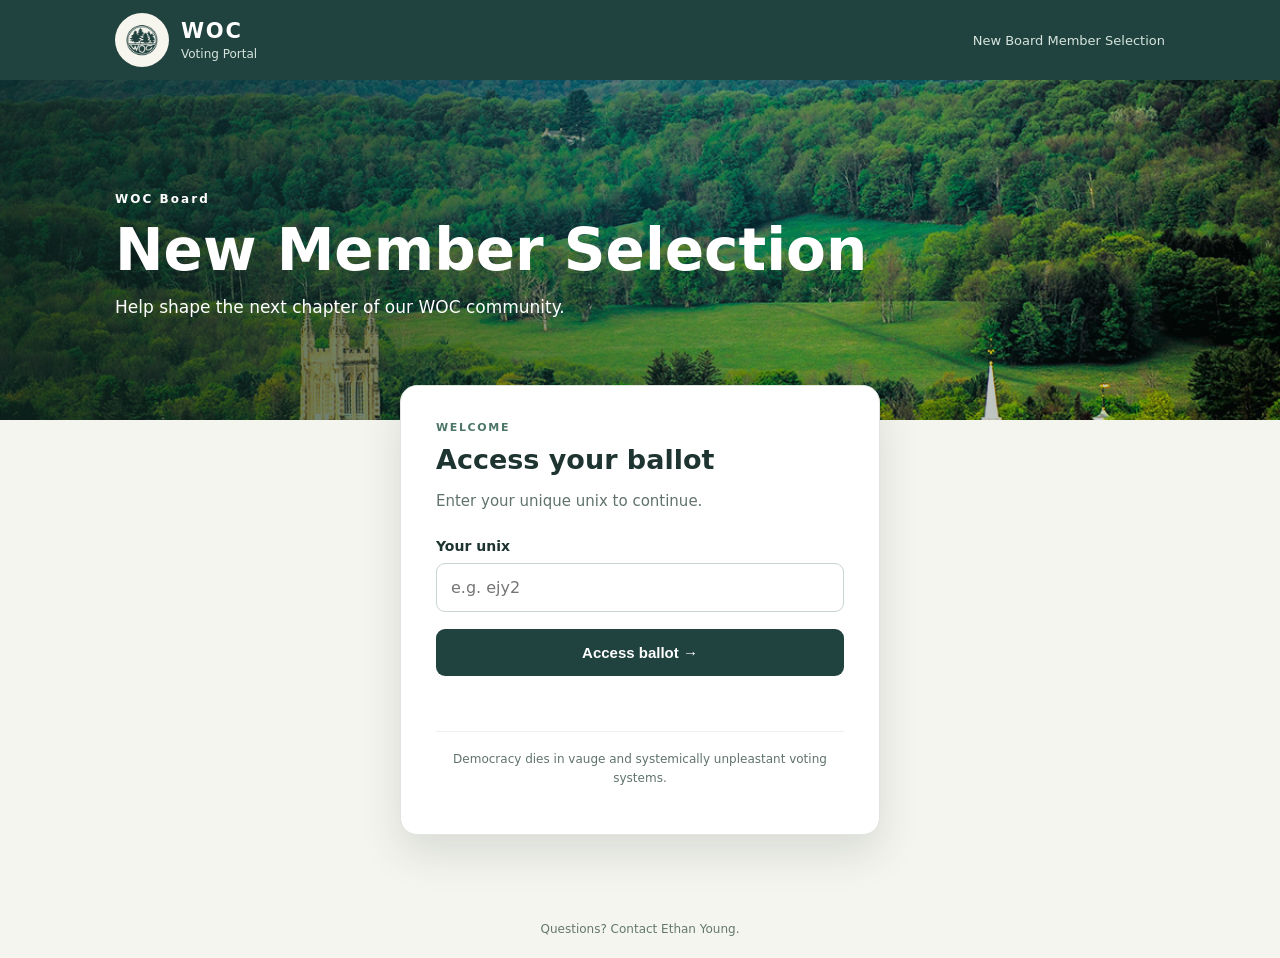
==== index.html @ 95fb3b90 "Revise hero section and login instructions Updated hero section text and login message." ====
<!doctype html>
<html lang="en">
<head>
  <meta charset="utf-8">
  <meta name="viewport" content="width=device-width, initial-scale=1">
  <meta name="theme-color" content="#21433f">
  <title>WOC | Voting Portal</title>
  <link rel="stylesheet" href="style.css">
  <script src="config.js" defer></script>
  <script src="script.js" defer></script>
</head>
<body>
  <header class="site-header">
    <div class="header-inner">
      <a class="brand" href="./" aria-label="WOC voting portal home"><img src="assets/woc-logo.png" alt="WOC logo"><span><strong>WOC</strong><small>Voting Portal</small></span></a>
      <span class="header-tag">New Board Member Selection</span>
    </div>
  </header>
  <main>
    <section class="hero" aria-label="WOC landscape photograph"><div class="hero-overlay"><p>WOC Board</p><h1>New Member Selection</h1><span>Help shape the next chapter of our WOC community.</span></div></section>
    <section class="login-section"><div class="login-card" id="login-card">
      <div class="eyebrow">WELCOME</div>
      <h2>Access your ballot</h2>
      <p>Enter your unique unix to continue.</p>
      <form id="unix-form"><label for="unix">Your unix</label><input id="unix" name="unix" type="text" placeholder="e.g. ejy2" autocomplete="off" autocapitalize="none" spellcheck="false" maxlength="64" required><button id="submit" type="submit">Access ballot <span aria-hidden="true">→</span></button></form>
      <p class="message" id="message" role="status" aria-live="polite"></p>
      <p class="fine-print">Democracy dies in vauge and systemically unpleastant voting systems.</p>
    </div><div class="login-card success-card" id="success-card" hidden><div class="eyebrow">UNIX RECOGNIZED</div><h2>Welcome to WOC voting</h2><p>Your unix was recognized. The ballot will appear here once we build the next stage.</p><button id="back" type="button">Back to login</button><p class="fine-print">This is a placeholder, not an authenticated ballot session.</p></div></section>
  </main>
  <footer>Questions? Contact Ethan Young.</footer>
</body>
</html>
---- style.css ----
:root{font-family:Inter,ui-sans-serif,system-ui,-apple-system,BlinkMacSystemFont,"Segoe UI",sans-serif;color:#1e3430;background:#f5f5ef;font-synthesis:none}*{box-sizing:border-box}body{margin:0}.site-header{background:#21433f;color:#fff}.header-inner{max-width:1100px;margin:auto;padding:13px 25px;display:flex;align-items:center;justify-content:space-between}.brand{display:flex;align-items:center;gap:12px;color:inherit;text-decoration:none}.brand img{width:54px;height:54px;object-fit:contain;background:#f6f5ee;border-radius:50%;padding:3px}.brand strong{display:block;font-size:21px;letter-spacing:.08em}.brand small{font-size:12px;color:#d6e4dd}.header-tag{font-size:13px;color:#d6e4dd}.hero{min-height:340px;background:linear-gradient(90deg,rgba(15,41,35,.75),rgba(15,41,35,.12)),url('assets/woc-landscape.jpg') center 48%/cover;display:flex;align-items:center}.hero-overlay{width:min(1100px,100%);margin:auto;padding:65px 25px;color:#fff}.hero-overlay p{font-size:12px;letter-spacing:.17em;font-weight:700}.hero h1{font-size:clamp(35px,5vw,58px);line-height:1.12;margin:12px 0}.hero span{font-size:17px;max-width:520px;display:block;line-height:1.5}.login-section{padding:0 18px 65px;position:relative;margin-top:-35px}.login-card{max-width:480px;margin:auto;padding:35px;background:white;border:1px solid #e0e5df;border-radius:17px;box-shadow:0 18px 42px rgba(22,48,40,.13)}.eyebrow{font-size:11px;letter-spacing:.15em;font-weight:800;color:#4c7568}.login-card h2{font-size:27px;margin:10px 0}.login-card>p{color:#60736b;line-height:1.55;font-size:15px}form{margin-top:25px}label{display:block;font-weight:700;font-size:14px;margin-bottom:9px}input{width:100%;border:1px solid #c9d4cd;border-radius:9px;padding:14px;font:inherit;outline:none}input:focus{border-color:#21433f;box-shadow:0 0 0 3px #dce9e2}button{width:100%;border:0;background:#21433f;color:#fff;border-radius:9px;padding:15px;margin-top:17px;font-size:15px;font-weight:700;cursor:pointer}button:hover{background:#2e5b52}button:disabled{opacity:.65;cursor:wait}.message{min-height:20px;margin:13px 0 0;font-size:14px}.message.error{color:#a52b2b}.message.ok{color:#246446}.fine-print{border-top:1px solid #edf0ed;padding-top:18px;margin-top:22px;font-size:12px!important;text-align:center}footer{text-align:center;padding:22px;color:#64786d;font-size:12px}.success-card{text-align:center}[hidden]{display:none!important}@media(max-width:600px){.hero{min-height:310px}.hero-overlay{padding:45px 22px 75px}.login-card{padding:26px 22px}.header-tag{display:none}}
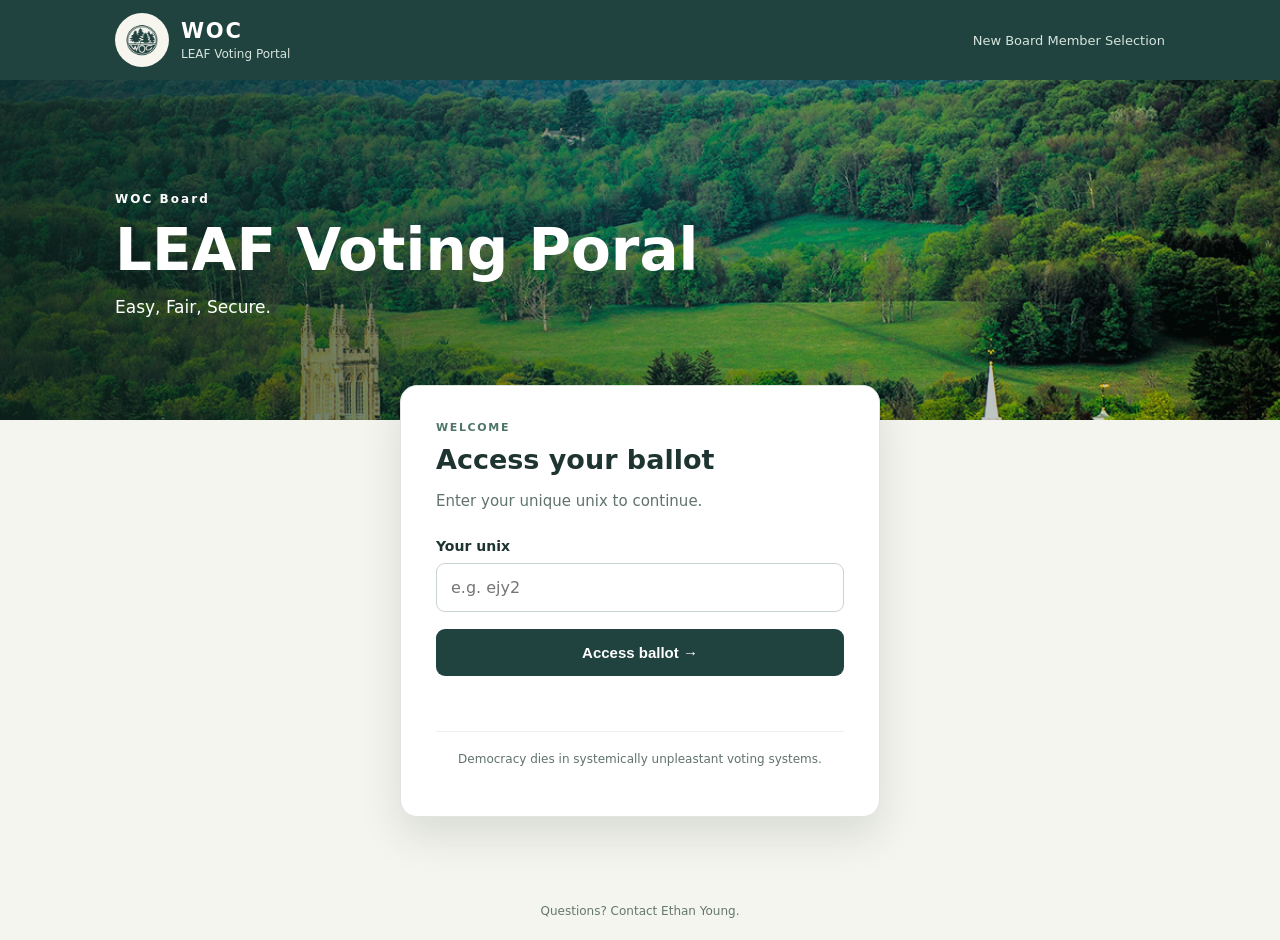
==== commit b187bf66: "Update branding and text in index.html" ====
--- a/index.html
+++ b/index.html
@@ -12,19 +12,19 @@
 <body>
   <header class="site-header">
     <div class="header-inner">
-      <a class="brand" href="./" aria-label="WOC voting portal home"><img src="assets/woc-logo.png" alt="WOC logo"><span><strong>WOC</strong><small>Voting Portal</small></span></a>
+      <a class="brand" href="./" aria-label="WOC voting portal home"><img src="assets/woc-logo.png" alt="WOC logo"><span><strong>WOC</strong><small>LEAF Voting Portal</small></span></a>
       <span class="header-tag">New Board Member Selection</span>
     </div>
   </header>
   <main>
-    <section class="hero" aria-label="WOC landscape photograph"><div class="hero-overlay"><p>WOC Board</p><h1>New Member Selection</h1><span>Help shape the next chapter of our WOC community.</span></div></section>
+    <section class="hero" aria-label="WOC landscape photograph"><div class="hero-overlay"><p>WOC Board</p><h1>LEAF Voting Poral</h1><span>Easy, Fair, Secure.</span></div></section>
     <section class="login-section"><div class="login-card" id="login-card">
       <div class="eyebrow">WELCOME</div>
       <h2>Access your ballot</h2>
       <p>Enter your unique unix to continue.</p>
       <form id="unix-form"><label for="unix">Your unix</label><input id="unix" name="unix" type="text" placeholder="e.g. ejy2" autocomplete="off" autocapitalize="none" spellcheck="false" maxlength="64" required><button id="submit" type="submit">Access ballot <span aria-hidden="true">→</span></button></form>
       <p class="message" id="message" role="status" aria-live="polite"></p>
-      <p class="fine-print">Democracy dies in vauge and systemically unpleastant voting systems.</p>
+      <p class="fine-print">Democracy dies in systemically unpleastant voting systems.</p>
     </div><div class="login-card success-card" id="success-card" hidden><div class="eyebrow">UNIX RECOGNIZED</div><h2>Welcome to WOC voting</h2><p>Your unix was recognized. The ballot will appear here once we build the next stage.</p><button id="back" type="button">Back to login</button><p class="fine-print">This is a placeholder, not an authenticated ballot session.</p></div></section>
   </main>
   <footer>Questions? Contact Ethan Young.</footer>
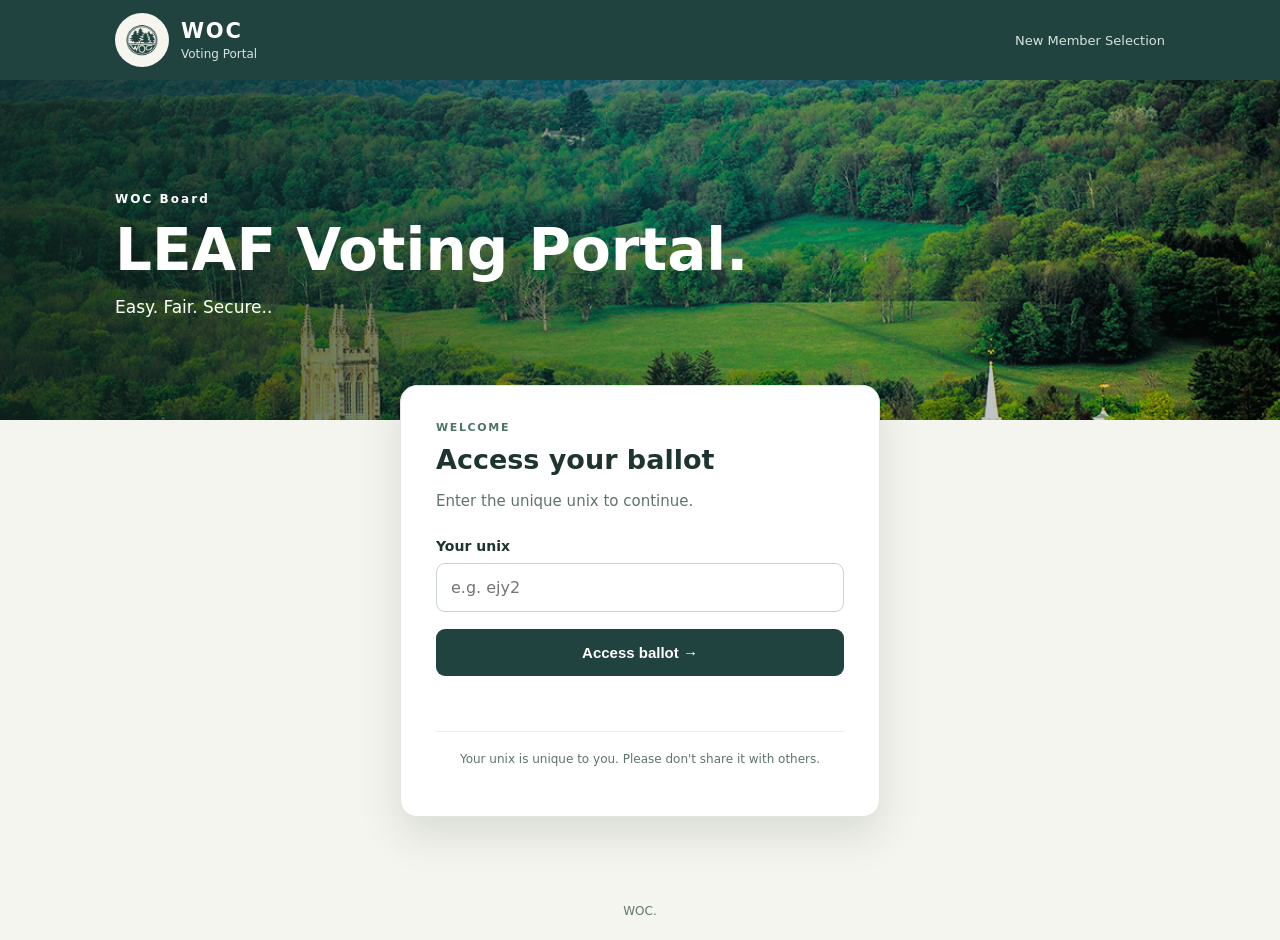
==== commit a87c45ab: "Refine header and footer content in index.html Updated various text elements for clarity and consist" ====
--- a/index.html
+++ b/index.html
@@ -12,21 +12,52 @@
 <body>
   <header class="site-header">
     <div class="header-inner">
-      <a class="brand" href="./" aria-label="WOC voting portal home"><img src="assets/woc-logo.png" alt="WOC logo"><span><strong>WOC</strong><small>LEAF Voting Portal</small></span></a>
-      <span class="header-tag">New Board Member Selection</span>
+      <a class="brand" href="./" aria-label="WOC voting portal home"><img src="assets/woc-logo.png" alt="WOC logo"><span><strong>WOC</strong><small>Voting Portal</small></span></a>
+      <span class="header-tag">New Member Selection</span>
     </div>
   </header>
   <main>
-    <section class="hero" aria-label="WOC landscape photograph"><div class="hero-overlay"><p>WOC Board</p><h1>LEAF Voting Poral</h1><span>Easy, Fair, Secure.</span></div></section>
+    <section class="hero" aria-label="WOC landscape photograph"><div class="hero-overlay"><p>WOC Board</p><h1>LEAF Voting Portal.</h1><span>Easy. Fair. Secure..</span></div></section>
     <section class="login-section"><div class="login-card" id="login-card">
       <div class="eyebrow">WELCOME</div>
       <h2>Access your ballot</h2>
-      <p>Enter your unique unix to continue.</p>
+      <p>Enter the unique unix to continue.</p>
       <form id="unix-form"><label for="unix">Your unix</label><input id="unix" name="unix" type="text" placeholder="e.g. ejy2" autocomplete="off" autocapitalize="none" spellcheck="false" maxlength="64" required><button id="submit" type="submit">Access ballot <span aria-hidden="true">→</span></button></form>
       <p class="message" id="message" role="status" aria-live="polite"></p>
-      <p class="fine-print">Democracy dies in systemically unpleastant voting systems.</p>
-    </div><div class="login-card success-card" id="success-card" hidden><div class="eyebrow">UNIX RECOGNIZED</div><h2>Welcome to WOC voting</h2><p>Your unix was recognized. The ballot will appear here once we build the next stage.</p><button id="back" type="button">Back to login</button><p class="fine-print">This is a placeholder, not an authenticated ballot session.</p></div></section>
+      <p class="fine-print">Your unix is unique to you. Please don't share it with others.</p>
+    </div>
+    <div class="login-card ballot-card" id="ballot-card" hidden>
+      <div class="ballot-top"><span class="eyebrow">WOC BOARD ELECTION</span><span id="ballot-progress-label"></span></div>
+      <div class="progress-track"><div id="ballot-progress-fill"></div></div>
+      <h2 id="candidate-name"></h2>
+      <p class="eyebrow">SELECTION COMMITTEE PROFILE</p>
+      <p id="candidate-profile" class="profile-text"></p>
+      <div class="rating-panel">
+        <div class="sapling" aria-hidden="true">
+          <svg viewBox="0 0 110 128" width="105" height="125">
+            <path d="M55 111 Q53 78 55 18" stroke="#597A4F" stroke-width="3.5" fill="none" stroke-linecap="round"/>
+            <path class="leaf" d="M55 96 Q26 95 14 73 Q43 68 55 96"/>
+            <path class="leaf" d="M55 78 Q85 77 96 55 Q69 52 55 78"/>
+            <path class="leaf" d="M55 62 Q27 61 18 39 Q44 36 55 62"/>
+            <path class="leaf" d="M55 47 Q82 44 91 23 Q65 22 55 47"/>
+            <path class="leaf" d="M55 32 Q39 13 55 3 Q72 14 55 32"/>
+            <path d="M38 111 L72 111 L67 125 L43 125 Z" fill="#A97350"/>
+            <path d="M38 111 L72 111" stroke="#885D40" stroke-width="3" stroke-linecap="round"/>
+          </svg>
+        </div>
+        <div class="rating-copy"><p class="eyebrow">YOUR RATING</p><strong id="leaf-number">3 Leaves</strong><p id="rating-description">Neutral on this candidate</p></div>
+      </div>
+      <label for="rating-slider">Rate this candidate from 1 to 5 leaves</label>
+      <input id="rating-slider" type="range" min="1" max="5" step="1" value="3">
+      <div class="slider-labels"><span>1 · No confidence</span><span>5 · High confidence</span></div>
+      <p class="fine-print">Select a rating to continue. Once submitted, you cannot go back or change it.</p>
+      <button id="rating-submit" type="button" disabled>Submit Rating &amp; Continue →</button>
+      <p id="ballot-message" class="message" role="status" aria-live="polite"></p>
+    </div>
+    <div class="login-card success-card" id="complete-card" hidden><div class="eyebrow">BALLOT COMPLETE</div><h2>Thank you for voting!</h2><p>All candidate ratings have been submitted.</p><button id="finish" type="button">Finish</button></div>
+    <div class="login-card success-card" id="closed-card" hidden><div class="eyebrow">ELECTION STATUS</div><h2>Voting is not currently open</h2><p>Please return when SelCom opens the election.</p><button id="closed-back" type="button">Back to login</button></div>
+    </section>
   </main>
-  <footer>Questions? Contact Ethan Young.</footer>
+  <footer>WOC.</footer>
 </body>
 </html>
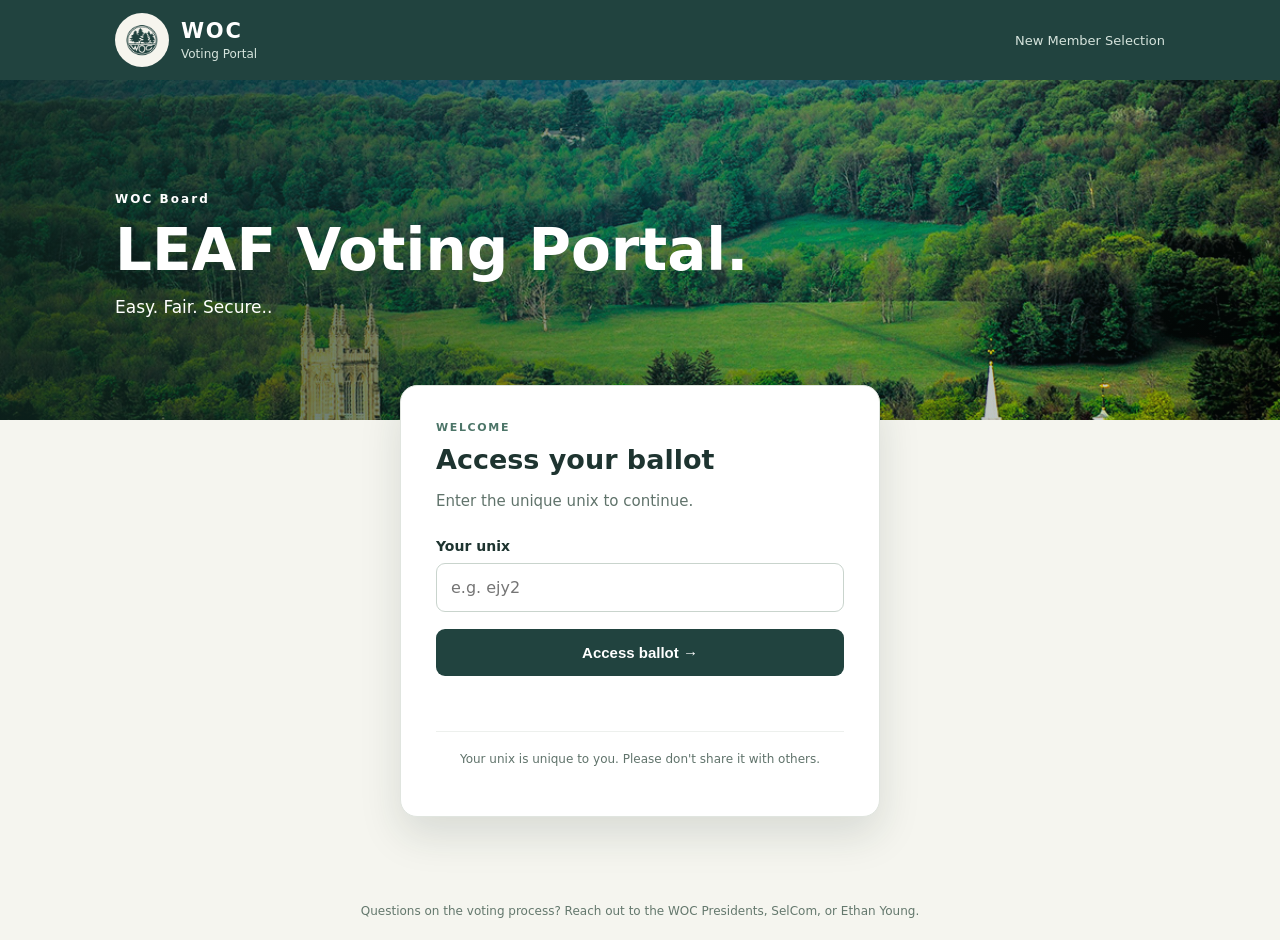
==== commit f091293d: "Update footer text for voting process inquiries" ====
--- a/index.html
+++ b/index.html
@@ -58,6 +58,6 @@
     <div class="login-card success-card" id="closed-card" hidden><div class="eyebrow">ELECTION STATUS</div><h2>Voting is not currently open</h2><p>Please return when SelCom opens the election.</p><button id="closed-back" type="button">Back to login</button></div>
     </section>
   </main>
-  <footer>WOC.</footer>
+  <footer>Questions on the voting process? Reach out to the WOC Presidents, SelCom, or Ethan Young.</footer>
 </body>
 </html>
--- a/style.css
+++ b/style.css
@@ -1 +1,19 @@
 :root{font-family:Inter,ui-sans-serif,system-ui,-apple-system,BlinkMacSystemFont,"Segoe UI",sans-serif;color:#1e3430;background:#f5f5ef;font-synthesis:none}*{box-sizing:border-box}body{margin:0}.site-header{background:#21433f;color:#fff}.header-inner{max-width:1100px;margin:auto;padding:13px 25px;display:flex;align-items:center;justify-content:space-between}.brand{display:flex;align-items:center;gap:12px;color:inherit;text-decoration:none}.brand img{width:54px;height:54px;object-fit:contain;background:#f6f5ee;border-radius:50%;padding:3px}.brand strong{display:block;font-size:21px;letter-spacing:.08em}.brand small{font-size:12px;color:#d6e4dd}.header-tag{font-size:13px;color:#d6e4dd}.hero{min-height:340px;background:linear-gradient(90deg,rgba(15,41,35,.75),rgba(15,41,35,.12)),url('assets/woc-landscape.jpg') center 48%/cover;display:flex;align-items:center}.hero-overlay{width:min(1100px,100%);margin:auto;padding:65px 25px;color:#fff}.hero-overlay p{font-size:12px;letter-spacing:.17em;font-weight:700}.hero h1{font-size:clamp(35px,5vw,58px);line-height:1.12;margin:12px 0}.hero span{font-size:17px;max-width:520px;display:block;line-height:1.5}.login-section{padding:0 18px 65px;position:relative;margin-top:-35px}.login-card{max-width:480px;margin:auto;padding:35px;background:white;border:1px solid #e0e5df;border-radius:17px;box-shadow:0 18px 42px rgba(22,48,40,.13)}.eyebrow{font-size:11px;letter-spacing:.15em;font-weight:800;color:#4c7568}.login-card h2{font-size:27px;margin:10px 0}.login-card>p{color:#60736b;line-height:1.55;font-size:15px}form{margin-top:25px}label{display:block;font-weight:700;font-size:14px;margin-bottom:9px}input{width:100%;border:1px solid #c9d4cd;border-radius:9px;padding:14px;font:inherit;outline:none}input:focus{border-color:#21433f;box-shadow:0 0 0 3px #dce9e2}button{width:100%;border:0;background:#21433f;color:#fff;border-radius:9px;padding:15px;margin-top:17px;font-size:15px;font-weight:700;cursor:pointer}button:hover{background:#2e5b52}button:disabled{opacity:.65;cursor:wait}.message{min-height:20px;margin:13px 0 0;font-size:14px}.message.error{color:#a52b2b}.message.ok{color:#246446}.fine-print{border-top:1px solid #edf0ed;padding-top:18px;margin-top:22px;font-size:12px!important;text-align:center}footer{text-align:center;padding:22px;color:#64786d;font-size:12px}.success-card{text-align:center}[hidden]{display:none!important}@media(max-width:600px){.hero{min-height:310px}.hero-overlay{padding:45px 22px 75px}.login-card{padding:26px 22px}.header-tag{display:none}}
+/* Stage 5 ballot additions */
+[hidden]{display:none!important}
+.ballot-card{max-width:780px;width:100%}
+.ballot-top{display:flex;justify-content:space-between;gap:12px;align-items:center;color:#53665e;font-size:.85rem}
+.progress-track{height:7px;border-radius:10px;background:#e4e9e3;overflow:hidden;margin:14px 0 26px}
+#ballot-progress-fill{height:100%;width:0;background:#38664b;transition:width .2s}
+.profile-text{white-space:pre-line;line-height:1.85;font-size:1.04rem;color:#283b33;margin:18px 0 30px}
+.rating-panel{display:flex;align-items:center;gap:22px;border-top:1px solid #e0e7e0;padding:20px 0 10px}
+.sapling{flex:0 0 110px;border-radius:12px;background:#f0f4ef;text-align:center;padding:6px}
+.sapling .leaf{fill:#55865a;stroke:#47774a;stroke-width:1;transition:opacity .15s}
+.rating-copy .eyebrow{margin:0 0 8px}
+#leaf-number{font-size:1.7rem;color:#21433f}
+#rating-description{margin:6px 0}
+#rating-slider{width:100%;accent-color:#315c43;cursor:pointer;margin:16px 0 0}
+.slider-labels{display:flex;justify-content:space-between;gap:12px;font-size:.82rem;color:#566b5e}
+#rating-submit{width:100%;margin-top:20px}
+#rating-submit:disabled{opacity:.5;cursor:not-allowed}
+@media(max-width:540px){.rating-panel{gap:12px}.sapling{flex-basis:92px}.sapling svg{max-width:90px}.profile-text{font-size:1rem}}
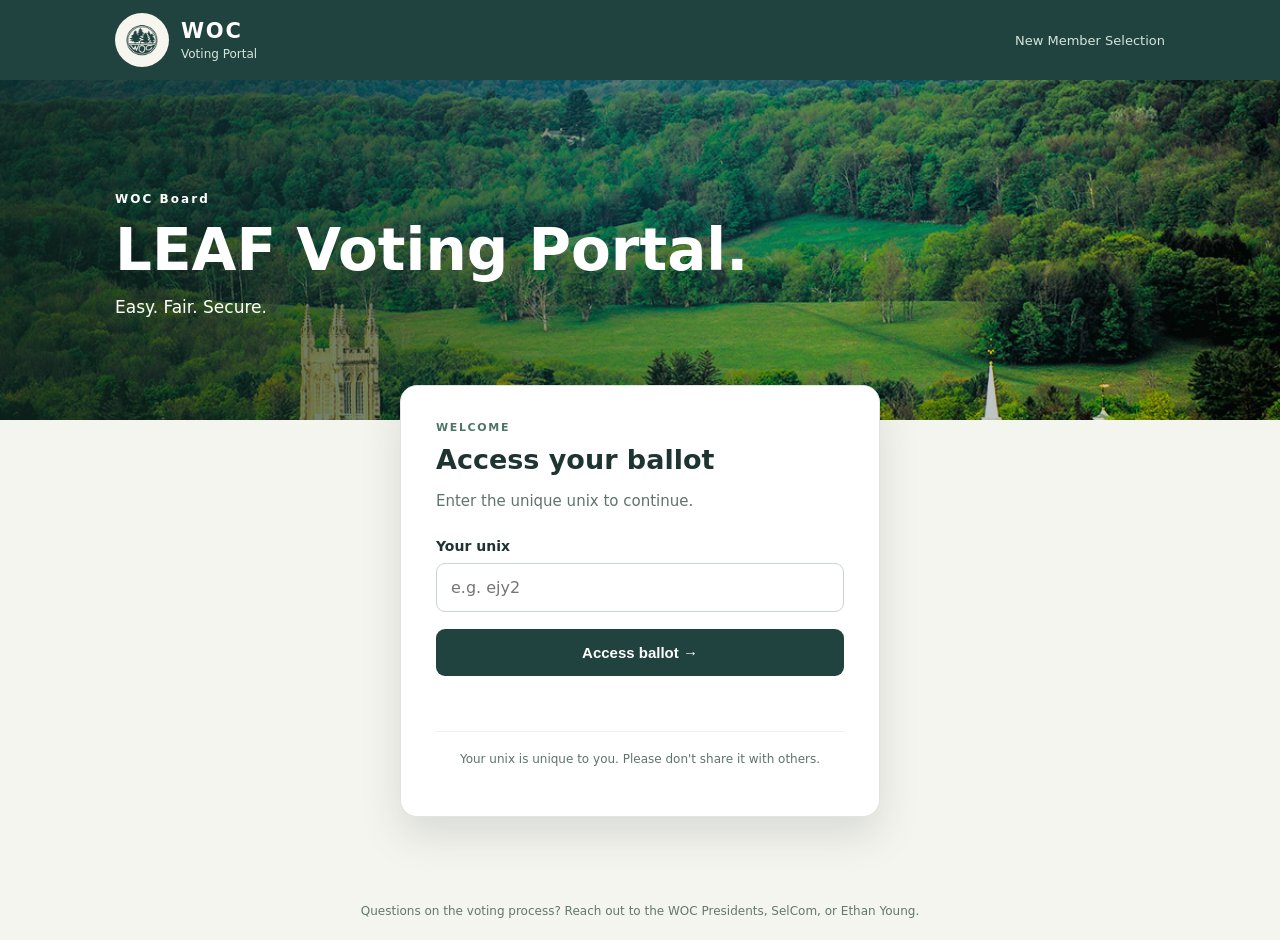
==== commit 533f37f1: "Fix typo in hero section text" ====
--- a/index.html
+++ b/index.html
@@ -17,7 +17,7 @@
     </div>
   </header>
   <main>
-    <section class="hero" aria-label="WOC landscape photograph"><div class="hero-overlay"><p>WOC Board</p><h1>LEAF Voting Portal.</h1><span>Easy. Fair. Secure..</span></div></section>
+    <section class="hero" aria-label="WOC landscape photograph"><div class="hero-overlay"><p>WOC Board</p><h1>LEAF Voting Portal.</h1><span>Easy. Fair. Secure.</span></div></section>
     <section class="login-section"><div class="login-card" id="login-card">
       <div class="eyebrow">WELCOME</div>
       <h2>Access your ballot</h2>
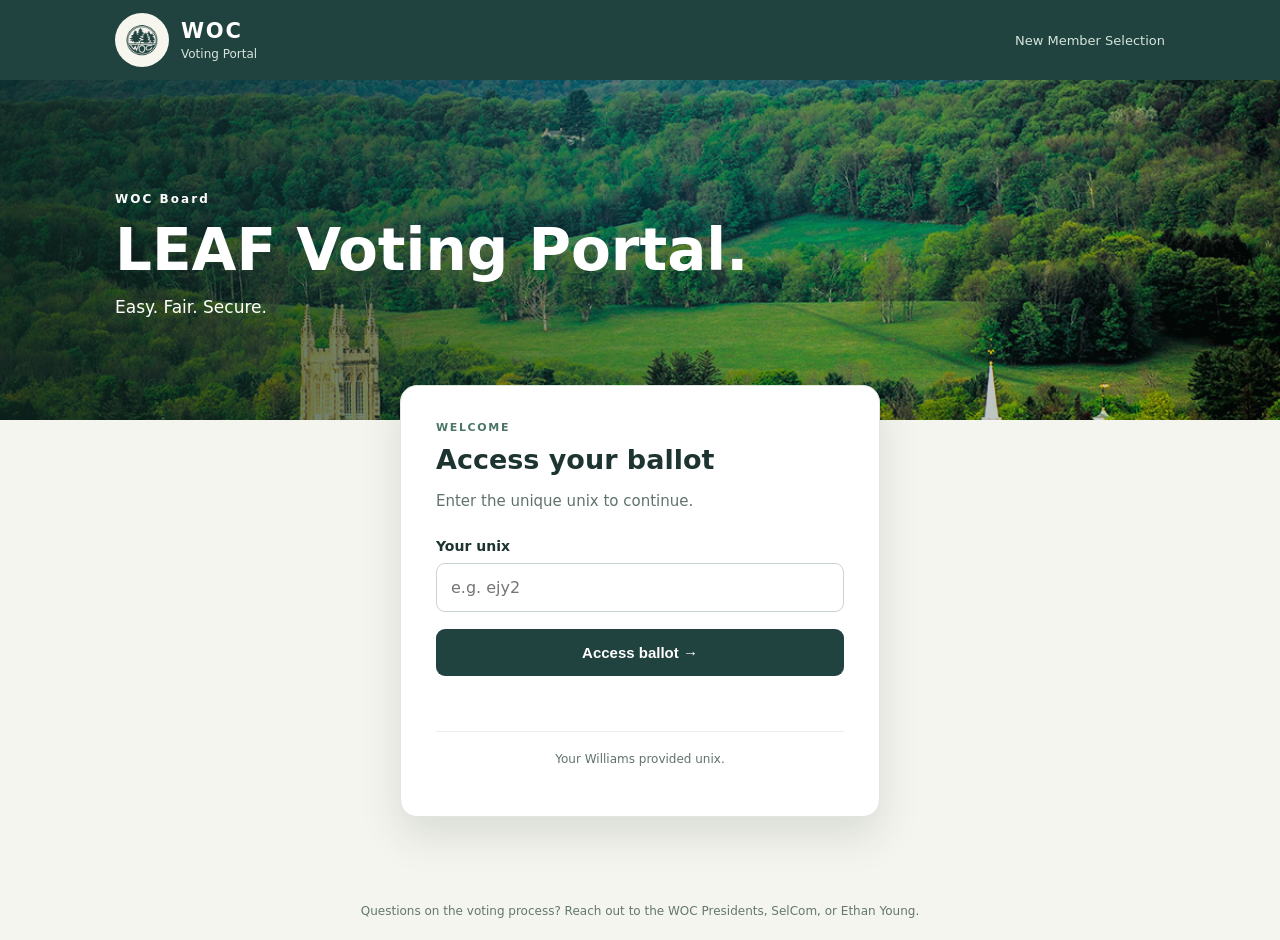
==== commit 3a3d3bef: "Update fine-print text in index.html" ====
--- a/index.html
+++ b/index.html
@@ -1,3 +1,4 @@
+
 <!doctype html>
 <html lang="en">
 <head>
@@ -5,59 +6,430 @@
   <meta name="viewport" content="width=device-width, initial-scale=1">
   <meta name="theme-color" content="#21433f">
   <title>WOC | Voting Portal</title>
+
   <link rel="stylesheet" href="style.css">
+
   <script src="config.js" defer></script>
+  <script src="results-core.js" defer></script>
   <script src="script.js" defer></script>
+
+  <style>
+    /* Election results */
+    .results-summary {
+      display: grid;
+      grid-template-columns: repeat(3, 1fr);
+      gap: 12px;
+      margin: 24px 0;
+    }
+
+    .results-summary > div {
+      background: #f2f6f3;
+      border: 1px solid #dce5dc;
+      border-radius: 10px;
+      padding: 16px 10px;
+      text-align: center;
+    }
+
+    .results-summary strong {
+      display: block;
+      color: #234638;
+      font-size: 1.8rem;
+    }
+
+    .results-summary span {
+      display: block;
+      margin-top: 5px;
+      color: #52695b;
+      font-size: 0.8rem;
+    }
+
+    .results-table-wrapper {
+      overflow-x: auto;
+      margin: 18px 0;
+    }
+
+    .results-table {
+      width: 100%;
+      border-collapse: collapse;
+    }
+
+    .results-table th,
+    .results-table td {
+      padding: 12px 10px;
+      border-bottom: 1px solid #dce5dc;
+      text-align: left;
+    }
+
+    .results-table th {
+      background: #eef4ef;
+      color: #234638;
+      font-size: 0.85rem;
+    }
+
+    .results-ties {
+      margin-top: 24px;
+      padding: 16px;
+      border: 1px solid #d8c6a2;
+      border-radius: 10px;
+      background: #faf7ef;
+    }
+
+    [hidden] {
+      display: none !important;
+    }
+
+    @media (max-width: 600px) {
+      .results-summary {
+        gap: 6px;
+      }
+
+      .results-summary > div {
+        padding: 12px 5px;
+      }
+
+      .results-summary strong {
+        font-size: 1.4rem;
+      }
+
+      .results-table {
+        font-size: 0.85rem;
+      }
+    }
+  </style>
 </head>
+
 <body>
+
+  <!-- WOC HEADER -->
   <header class="site-header">
     <div class="header-inner">
-      <a class="brand" href="./" aria-label="WOC voting portal home"><img src="assets/woc-logo.png" alt="WOC logo"><span><strong>WOC</strong><small>Voting Portal</small></span></a>
-      <span class="header-tag">New Member Selection</span>
+
+      <a class="brand" href="./"
+         aria-label="WOC voting portal home">
+
+        <img src="assets/woc-logo.png" alt="WOC logo">
+
+        <span>
+          <strong>WOC</strong>
+          <small>Voting Portal</small>
+        </span>
+      </a>
+
+      <span class="header-tag">
+        New Member Selection
+      </span>
+
     </div>
   </header>
+
   <main>
-    <section class="hero" aria-label="WOC landscape photograph"><div class="hero-overlay"><p>WOC Board</p><h1>LEAF Voting Portal.</h1><span>Easy. Fair. Secure.</span></div></section>
-    <section class="login-section"><div class="login-card" id="login-card">
-      <div class="eyebrow">WELCOME</div>
-      <h2>Access your ballot</h2>
-      <p>Enter the unique unix to continue.</p>
-      <form id="unix-form"><label for="unix">Your unix</label><input id="unix" name="unix" type="text" placeholder="e.g. ejy2" autocomplete="off" autocapitalize="none" spellcheck="false" maxlength="64" required><button id="submit" type="submit">Access ballot <span aria-hidden="true">→</span></button></form>
-      <p class="message" id="message" role="status" aria-live="polite"></p>
-      <p class="fine-print">Your unix is unique to you. Please don't share it with others.</p>
-    </div>
-    <div class="login-card ballot-card" id="ballot-card" hidden>
-      <div class="ballot-top"><span class="eyebrow">WOC BOARD ELECTION</span><span id="ballot-progress-label"></span></div>
-      <div class="progress-track"><div id="ballot-progress-fill"></div></div>
-      <h2 id="candidate-name"></h2>
-      <p class="eyebrow">SELECTION COMMITTEE PROFILE</p>
-      <p id="candidate-profile" class="profile-text"></p>
-      <div class="rating-panel">
-        <div class="sapling" aria-hidden="true">
-          <svg viewBox="0 0 110 128" width="105" height="125">
-            <path d="M55 111 Q53 78 55 18" stroke="#597A4F" stroke-width="3.5" fill="none" stroke-linecap="round"/>
-            <path class="leaf" d="M55 96 Q26 95 14 73 Q43 68 55 96"/>
-            <path class="leaf" d="M55 78 Q85 77 96 55 Q69 52 55 78"/>
-            <path class="leaf" d="M55 62 Q27 61 18 39 Q44 36 55 62"/>
-            <path class="leaf" d="M55 47 Q82 44 91 23 Q65 22 55 47"/>
-            <path class="leaf" d="M55 32 Q39 13 55 3 Q72 14 55 32"/>
-            <path d="M38 111 L72 111 L67 125 L43 125 Z" fill="#A97350"/>
-            <path d="M38 111 L72 111" stroke="#885D40" stroke-width="3" stroke-linecap="round"/>
-          </svg>
-        </div>
-        <div class="rating-copy"><p class="eyebrow">YOUR RATING</p><strong id="leaf-number">3 Leaves</strong><p id="rating-description">Neutral on this candidate</p></div>
-      </div>
-      <label for="rating-slider">Rate this candidate from 1 to 5 leaves</label>
-      <input id="rating-slider" type="range" min="1" max="5" step="1" value="3">
-      <div class="slider-labels"><span>1 · No confidence</span><span>5 · High confidence</span></div>
-      <p class="fine-print">Select a rating to continue. Once submitted, you cannot go back or change it.</p>
-      <button id="rating-submit" type="button" disabled>Submit Rating &amp; Continue →</button>
-      <p id="ballot-message" class="message" role="status" aria-live="polite"></p>
-    </div>
-    <div class="login-card success-card" id="complete-card" hidden><div class="eyebrow">BALLOT COMPLETE</div><h2>Thank you for voting!</h2><p>All candidate ratings have been submitted.</p><button id="finish" type="button">Finish</button></div>
-    <div class="login-card success-card" id="closed-card" hidden><div class="eyebrow">ELECTION STATUS</div><h2>Voting is not currently open</h2><p>Please return when SelCom opens the election.</p><button id="closed-back" type="button">Back to login</button></div>
+
+    <!-- LANDSCAPE BANNER -->
+    <section class="hero"
+             aria-label="WOC landscape photograph">
+
+      <div class="hero-overlay">
+        <p>WOC Board</p>
+        <h1>LEAF Voting Portal.</h1>
+        <span>Easy. Fair. Secure.</span>
+      </div>
+
     </section>
+
+    <section class="login-section">
+
+      <!-- UNIX LOGIN -->
+      <div class="login-card" id="login-card">
+
+        <div class="eyebrow">WELCOME</div>
+
+        <h2>Access your ballot</h2>
+
+        <p>Enter the unique unix to continue.</p>
+
+        <form id="unix-form">
+
+          <label for="unix">Your unix</label>
+
+          <input
+            id="unix"
+            name="unix"
+            type="text"
+            placeholder="e.g. ejy2"
+            autocomplete="off"
+            autocapitalize="none"
+            spellcheck="false"
+            maxlength="64"
+            required
+          >
+
+          <button id="submit" type="submit">
+            Access ballot
+            <span aria-hidden="true">→</span>
+          </button>
+
+        </form>
+
+        <p class="message"
+           id="message"
+           role="status"
+           aria-live="polite"></p>
+
+        <p class="fine-print">
+          Your Williams provided unix.
+        </p>
+
+      </div>
+
+      <!-- FIVE-LEAF BALLOT -->
+      <div class="login-card ballot-card"
+           id="ballot-card" hidden>
+
+        <div class="ballot-top">
+          <span class="eyebrow">
+            WOC BOARD ELECTION
+          </span>
+
+          <span id="ballot-progress-label"></span>
+        </div>
+
+        <div class="progress-track">
+          <div id="ballot-progress-fill"></div>
+        </div>
+
+        <h2 id="candidate-name"></h2>
+
+        <p class="eyebrow">PROFILE</p>
+
+        <p id="candidate-profile"
+           class="profile-text"></p>
+
+        <div class="rating-panel">
+
+          <div class="sapling" aria-hidden="true">
+
+            <svg viewBox="0 0 110 128"
+                 width="105"
+                 height="125">
+
+              <path
+                d="M55 111 Q53 78 55 18"
+                stroke="#597A4F"
+                stroke-width="3.5"
+                fill="none"
+                stroke-linecap="round"
+              />
+
+              <path class="leaf"
+                d="M55 96 Q26 95 14 73 Q43 68 55 96"/>
+
+              <path class="leaf"
+                d="M55 78 Q85 77 96 55 Q69 52 55 78"/>
+
+              <path class="leaf"
+                d="M55 62 Q27 61 18 39 Q44 36 55 62"/>
+
+              <path class="leaf"
+                d="M55 47 Q82 44 91 23 Q65 22 55 47"/>
+
+              <path class="leaf"
+                d="M55 32 Q39 13 55 3 Q72 14 55 32"/>
+
+              <path
+                d="M38 111 L72 111 L67 125 L43 125 Z"
+                fill="#A97350"
+              />
+
+              <path
+                d="M38 111 L72 111"
+                stroke="#885D40"
+                stroke-width="3"
+                stroke-linecap="round"
+              />
+
+            </svg>
+          </div>
+
+          <div class="rating-copy">
+
+            <p class="eyebrow">YOUR RATING</p>
+
+            <strong id="leaf-number">
+              3 Leaves
+            </strong>
+
+            <p id="rating-description">
+              Neutral on this candidate
+            </p>
+
+          </div>
+        </div>
+
+        <label for="rating-slider">
+          Rate this candidate from 1 to 5 leaves
+        </label>
+
+        <input
+          id="rating-slider"
+          type="range"
+          min="1"
+          max="5"
+          step="1"
+          value="3"
+        >
+
+        <div class="slider-labels">
+          <span>1 · No confidence</span>
+          <span>5 · High confidence</span>
+        </div>
+
+        <p class="fine-print">
+          Select a rating to continue.
+          Once submitted, you cannot go back
+          or change it.
+        </p>
+
+        <button id="rating-submit"
+                type="button" disabled>
+          Submit Rating &amp; Continue →
+        </button>
+
+        <p id="ballot-message"
+           class="message"
+           role="status"
+           aria-live="polite"></p>
+
+      </div>
+
+      <!-- BALLOT COMPLETE -->
+      <div class="login-card success-card"
+           id="complete-card" hidden>
+
+        <div class="eyebrow">
+          BALLOT COMPLETE
+        </div>
+
+        <h2>Thank you for voting!</h2>
+
+        <p>
+          All candidate ratings have been submitted.
+        </p>
+
+        <button id="finish" type="button">
+          Finish
+        </button>
+
+      </div>
+
+      <!-- ELECTION CLOSED -->
+      <div class="login-card success-card"
+           id="closed-card" hidden>
+
+        <div class="eyebrow">
+          ELECTION STATUS
+        </div>
+
+        <h2>Voting is not currently open</h2>
+
+        <p>
+          Please return when SelCom opens
+          the election.
+        </p>
+
+        <button id="closed-back" type="button">
+          Back to login
+        </button>
+
+      </div>
+
+      <!-- ELECTION RESULTS -->
+      <div class="login-card results-card"
+           id="results-card" hidden>
+
+        <div class="eyebrow">
+          WOC BOARD ELECTION
+        </div>
+
+        <h2>Election Results</h2>
+
+        <p>
+          Thank you for participating in the
+          WOC Board Election.
+          Below are the final results.
+        </p>
+
+        <div class="results-summary">
+
+          <div>
+            <strong id="results-voters">—</strong>
+            <span>Completed Ballots</span>
+          </div>
+
+          <div>
+            <strong id="results-candidates">—</strong>
+            <span>Candidates</span>
+          </div>
+
+          <div>
+            <strong id="results-seats">—</strong>
+            <span>Board Seats</span>
+          </div>
+
+        </div>
+
+        <h3>Candidate Rankings</h3>
+
+        <div class="results-table-wrapper">
+
+          <table class="results-table">
+
+            <thead>
+              <tr>
+                <th>Rank</th>
+                <th>Candidate</th>
+                <th>Average Leaves</th>
+                <th>Total Leaves</th>
+                <th>Result</th>
+              </tr>
+            </thead>
+
+            <tbody id="results-list"></tbody>
+
+          </table>
+
+        </div>
+
+        <div id="results-ties"
+             class="results-ties" hidden>
+
+          <h3>Tiebreaker Information</h3>
+
+          <div id="results-tie-details"></div>
+
+        </div>
+
+        <p id="results-message"
+           class="message"
+           role="status"
+           aria-live="polite"></p>
+
+        <button id="results-finish"
+                type="button">
+          Finish
+        </button>
+
+      </div>
+
+    </section>
+
   </main>
-  <footer>Questions on the voting process? Reach out to the WOC Presidents, SelCom, or Ethan Young.</footer>
+
+  <!-- FOOTER -->
+  <footer>
+    Questions on the voting process?
+    Reach out to the WOC Presidents,
+    SelCom, or Ethan Young.
+  </footer>
+
 </body>
 </html>
